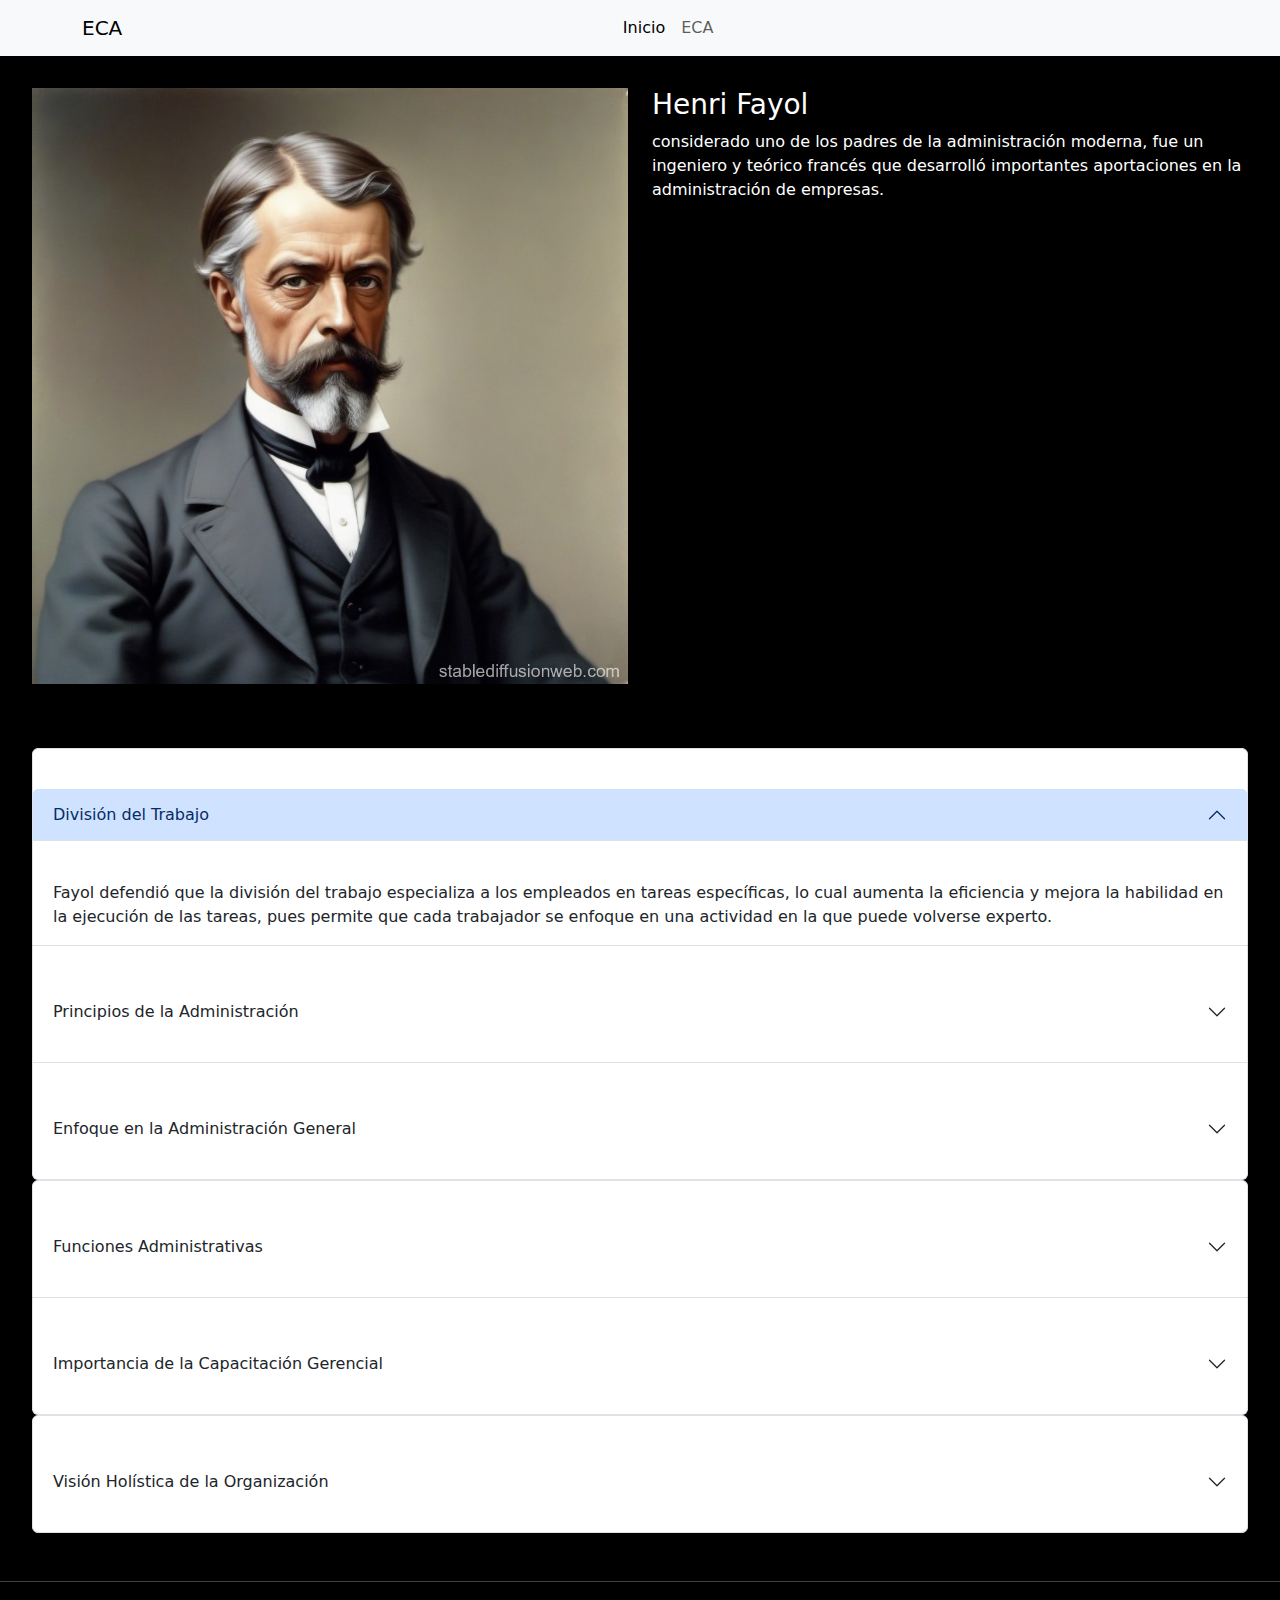
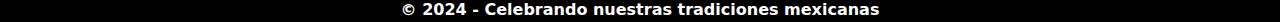
==== Pages/admin.html @ ff78b4a9 "Add files via upload" ====
<!doctype html>
<html lang="en">
  <head>
    <meta charset="utf-8">
    <meta name="viewport" content="width=device-width, initial-scale=1">
    <title>ECA</title>
    <link href="https://cdn.jsdelivr.net/npm/bootstrap@5.3.3/dist/css/bootstrap.min.css" rel="stylesheet" integrity="sha384-QWTKZyjpPEjISv5WaRU9OFeRpok6YctnYmDr5pNlyT2bRjXh0JMhjY6hW+ALEwIH" crossorigin="anonymous">
    <link rel="stylesheet" href="../css/styleMuertos.css">
  </head>
  <body>
    <header>
        <nav class="navbar navbar-expand-lg bg-body-tertiary">
            <div class="container">
              <a class="navbar-brand" href="../index.html">ECA</a>
              <button class="navbar-toggler" type="button" data-bs-toggle="collapse" data-bs-target="#navbarSupportedContent" aria-controls="navbarSupportedContent" aria-expanded="false" aria-label="Toggle navigation">
                <span class="navbar-toggler-icon"></span>
              </button>
              <div class="collapse navbar-collapse" id="navbarSupportedContent">
                <ul class="navbar-nav mx-auto mb-2 mb-lg-0">
                  <li class="nav-item">
                    <a class="nav-link active" aria-current="page" href="./index.html">Inicio</a>
                  </li>
                  <li class="nav-item">
                    <a class="nav-link" href="https://universidadmotoliniadelpedregal.com/">ECA</a>
                  </li>
                </ul>
              </div>
            </div>
        </nav>
    </header>
    <main>
        <section>
            <div class="row">
                <div class="col-lg-6 col-md-6 col-12">
                    <img src="../img/muertos/fayol.jpg" alt="" class="img-fluid">
                </div>
                <div class="col-lg-6 col-md-6 col-12">
                  <h3>Henri Fayol</h3>
                  <p>considerado uno de los padres de la administración moderna, fue un ingeniero y teórico francés que desarrolló importantes aportaciones en la administración de empresas. </p>
                </div>
            </div>
        </section>
        <section>
            <div class="row">
                <div class="col">
                    <div class="accordion" id="accordionExample">
                        <div class="accordion-item">
                            <h2 class="accordion-header">
                            <button class="accordion-button" type="button" data-bs-toggle="collapse" data-bs-target="#collapseOne" aria-expanded="true" aria-controls="collapseOne">
                                División del Trabajo
                            </button>
                          </h2>
                          <div id="collapseOne" class="accordion-collapse collapse show" data-bs-parent="#accordionExample">
                            <div class="accordion-body">
                                Fayol defendió que la división del trabajo especializa a los empleados en tareas específicas, lo cual aumenta la eficiencia y mejora la habilidad en la ejecución de las tareas, pues permite que cada trabajador se enfoque en una actividad en la que puede volverse experto.
                            </div>
                          </div>
                        </div>
                        <div class="accordion-item">
                            <h2 class="accordion-header">
                            <button class="accordion-button collapsed" type="button" data-bs-toggle="collapse" data-bs-target="#collapseTwo" aria-expanded="false" aria-controls="collapseTwo">
                                Principios de la Administración
                            </button>
                          </h2>
                          <div id="collapseTwo" class="accordion-collapse collapse" data-bs-parent="#accordionExample">
                            <div class="accordion-body">
                                Fayol formuló 14 principios de administración que siguen siendo estudiados y aplicados hasta hoy. Algunos de estos principios incluyen:
                                <ul>
                                    <li><strong>Autoridad y responsabilidad:</strong>
                                        Los gerentes deben tener la autoridad para dar órdenes, pero también deben asumir la responsabilidad de las decisiones que toman.
                                    </li>
                                    <li><strong>Disciplina:</strong>
                                        La obediencia y el respeto son esenciales para el buen funcionamiento de una organización.
                                    </li>
                                    <li><strong>Unidad de mando:</strong>
                                        Cada empleado debe recibir órdenes de un solo superior para evitar confusión y conflictos.
                                    </li>
                                    <li><strong>Unidad de dirección:</strong>
                                        Todos los miembros de una organización deben trabajar en función de un plan unificado.
                                    </li>
                                    <li><strong>Subordinación del interés individual al interés general:</strong>
                                        Los intereses del grupo deben prevalecer sobre los intereses individuales.
                                    </li>
                                    <li><strong>Equidad:</strong>
                                        Los líderes deben ser justos con sus empleados para lograr la lealtad y el compromiso.
                                    </li>
                                </ul> 
                            </div>
                          </div>
                        </div>
                        <div class="accordion-item">
                          <h2 class="accordion-header">
                            <button class="accordion-button collapsed" type="button" data-bs-toggle="collapse" data-bs-target="#collapseThree" aria-expanded="false" aria-controls="collapseThree">
                              Enfoque en la Administración General
                            </button>
                          </h2>
                          <div id="collapseThree" class="accordion-collapse collapse" data-bs-parent="#accordionExample">
                            <div class="accordion-body">
                              <strong>Fayol fue pionero al desarrollar una teoría de la administración aplicable a cualquier tipo de organización, no solo a la industria, ya que sus principios y funciones se pueden adaptar a cualquier tipo de empresa o institución. Este enfoque hizo que sus ideas fueran ampliamente aplicables y reconocidas.
                            </div>
                          </div>
                      </div>
                        <div class="accordion-item">
                            <h2 class="accordion-header">
                              <button class="accordion-button collapsed" type="button" data-bs-toggle="collapse" data-bs-target="#collapseFour" aria-expanded="false" aria-controls="collapseFour">
                                Funciones Administrativas
                              </button>
                            </h2>
                            <div id="collapseFour" class="accordion-collapse collapse" data-bs-parent="#accordionExample">
                              <div class="accordion-body">
                                Fayol fue el primero en definir y clasificar las funciones administrativas, las cuales consideraba como la base de la administración. Estas funciones son:
                                <ul>
                                    <li><strong>Planificación</strong>: Definir objetivos y trazar un plan para alcanzarlos.</li>
                                    <li><strong>Organización</strong>: Disponer y estructurar los recursos, tanto humanos como materiales, para implementar el plan.</li>
                                    <li><strong>Dirección</strong>: Guiar y motivar a los empleados para ejecutar el plan.</li>
                                    <li><strong>Coordinación</strong>: Asegurar que todas las actividades se realicen de manera armoniosa.</li>
                                    <li><strong>Control</strong>: Evaluar y verificar que los objetivos se estén cumpliendo y hacer ajustes si es necesario.</li>
                                </ul>
                              </div>
                            </div>
                        </div>
                        <div class="accordion-item">
                            <h2 class="accordion-header">
                              <button class="accordion-button collapsed" type="button" data-bs-toggle="collapse" data-bs-target="#collapseFive" aria-expanded="false" aria-controls="collapseFive">
                                Importancia de la Capacitación Gerencial
                              </button>
                            </h2>
                            <div id="collapseFive" class="accordion-collapse collapse" data-bs-parent="#accordionExample">
                              <div class="accordion-body">
                                <strong>Fayol también subrayó la importancia de la capacitación y formación de los gerentes, pues sostenía que una administración eficaz depende de gerentes competentes y bien preparados.
                              </div>
                            </div>
                        </div>
                        <div class="accordion-item">
                          <h2 class="accordion-header">
                            <button class="accordion-button collapsed" type="button" data-bs-toggle="collapse" data-bs-target="#collapseSix" aria-expanded="false" aria-controls="collapseSix">
                              Visión Holística de la Organización
                            </button>
                          </h2>
                          <div id="collapseSix" class="accordion-collapse collapse" data-bs-parent="#accordionExample">
                            <div class="accordion-body">
                              <strong>Fayol también subrayó la importancia de la capacitación y formación de los gerentes, pues sostenía que una administración eficaz depende de gerentes competentes y bien preparados.
                            </div>
                          </div>
                      </div>
                      </div>
                </div>
            </div>
        </section>
    </main>
    <hr>
    <footer class="text-center">
        <p>&copy; 2024 - Celebrando nuestras tradiciones mexicanas</p>
    </footer>
    <script src="https://cdn.jsdelivr.net/npm/bootstrap@5.3.3/dist/js/bootstrap.bundle.min.js" integrity="sha384-YvpcrYf0tY3lHB60NNkmXc5s9fDVZLESaAA55NDzOxhy9GkcIdslK1eN7N6jIeHz" crossorigin="anonymous"></script>
  </body>
</html>
---- css/styleMuertos.css ----
html, body {
    height: 100%;
    margin: 0;
}
body {
    background-color: black;
    color: #fff;
}

h2{
    padding-top: 2.5rem;
    font-size: 3rem;
    color: #c42da9;
    text-align: center;
    padding-bottom: 1.5rem;
}
section{
    padding: 2rem;
}

.texto {
    display: flex;
    align-items: center;  
    justify-content: center;  
    text-align: center;  
    height: 100%;
}

.imagen{
    border-radius: 10px;
}
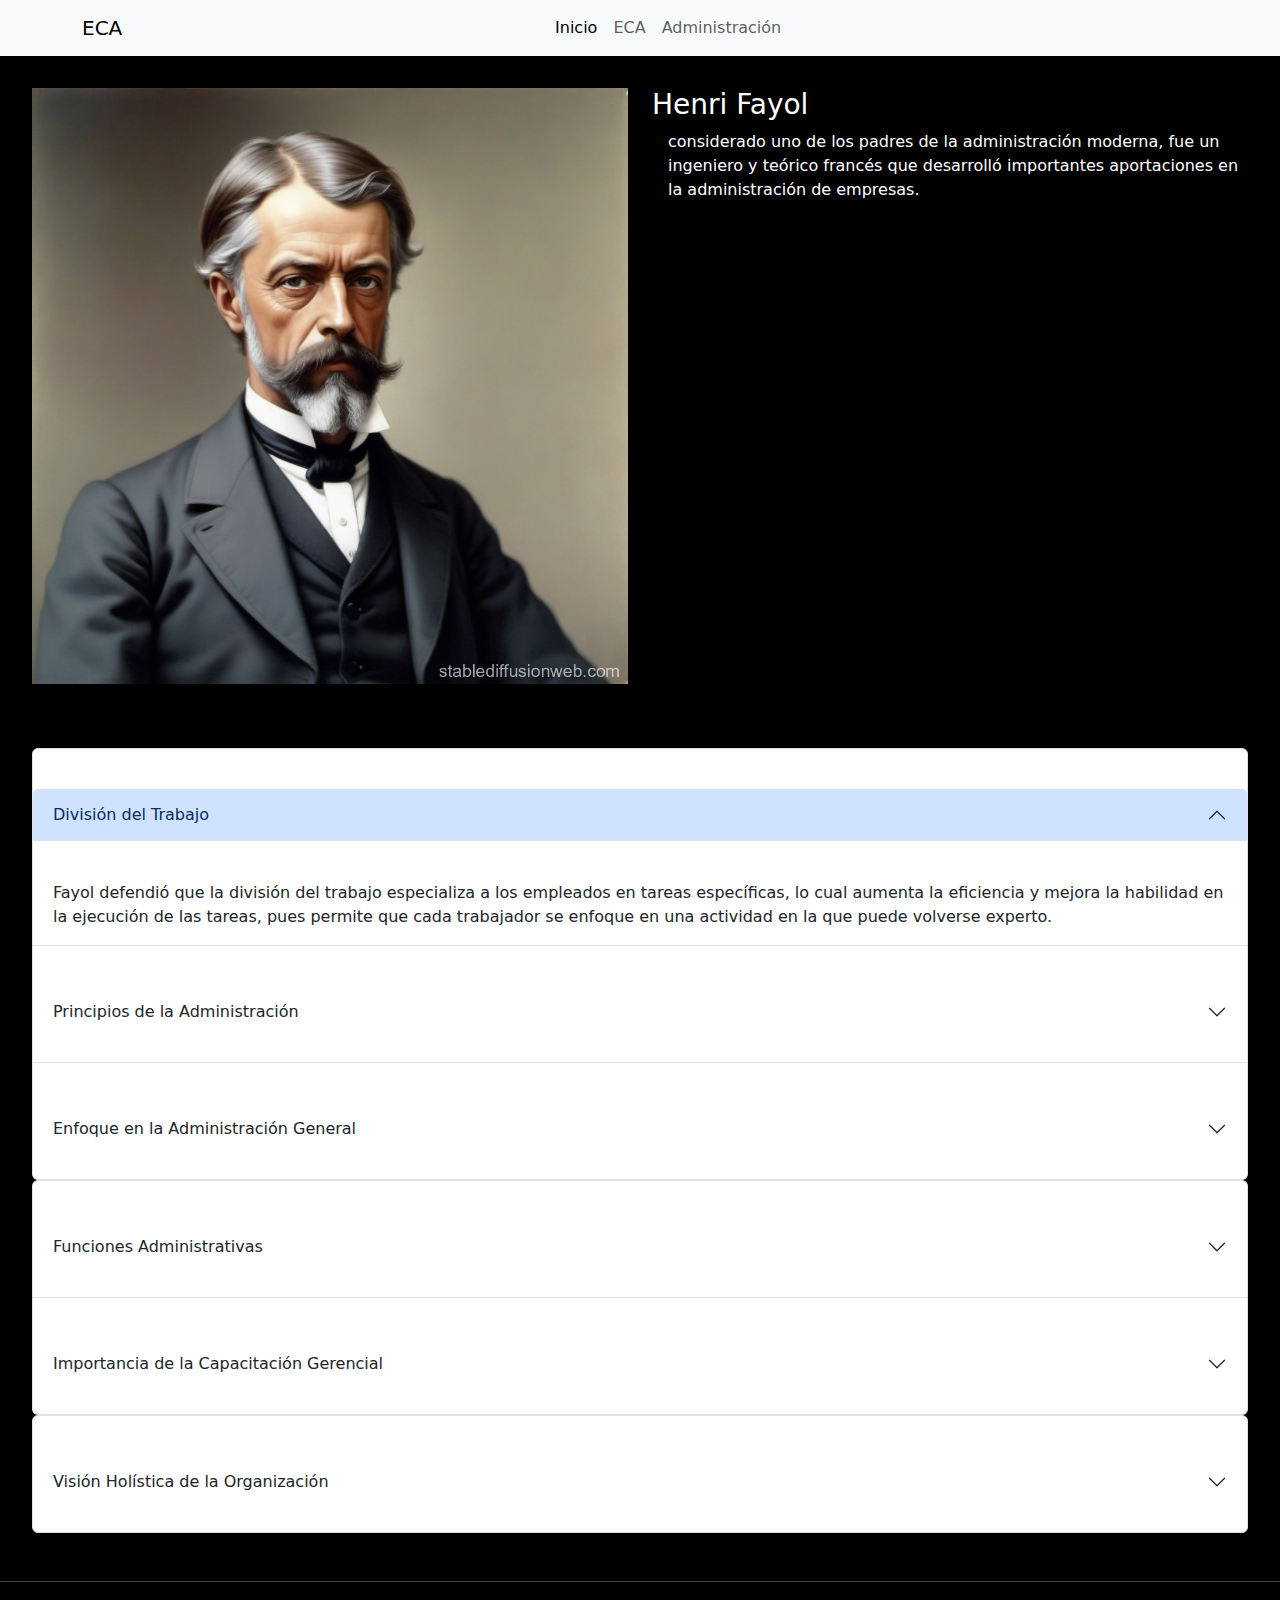
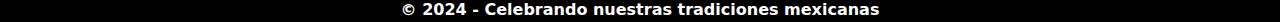
==== commit 63b43388: "Add files via upload" ====
--- a/Pages/admin.html
+++ b/Pages/admin.html
@@ -23,6 +23,9 @@
                   <li class="nav-item">
                     <a class="nav-link" href="https://universidadmotoliniadelpedregal.com/">ECA</a>
                   </li>
+                  <li class="nav-item">
+                    <a class="nav-link" href="#">Administración</a>
+                  </li>
                 </ul>
               </div>
             </div>
@@ -36,7 +39,7 @@
                 </div>
                 <div class="col-lg-6 col-md-6 col-12">
                   <h3>Henri Fayol</h3>
-                  <p>considerado uno de los padres de la administración moderna, fue un ingeniero y teórico francés que desarrolló importantes aportaciones en la administración de empresas. </p>
+                  <p class="ms-3">considerado uno de los padres de la administración moderna, fue un ingeniero y teórico francés que desarrolló importantes aportaciones en la administración de empresas. </p>
                 </div>
             </div>
         </section>
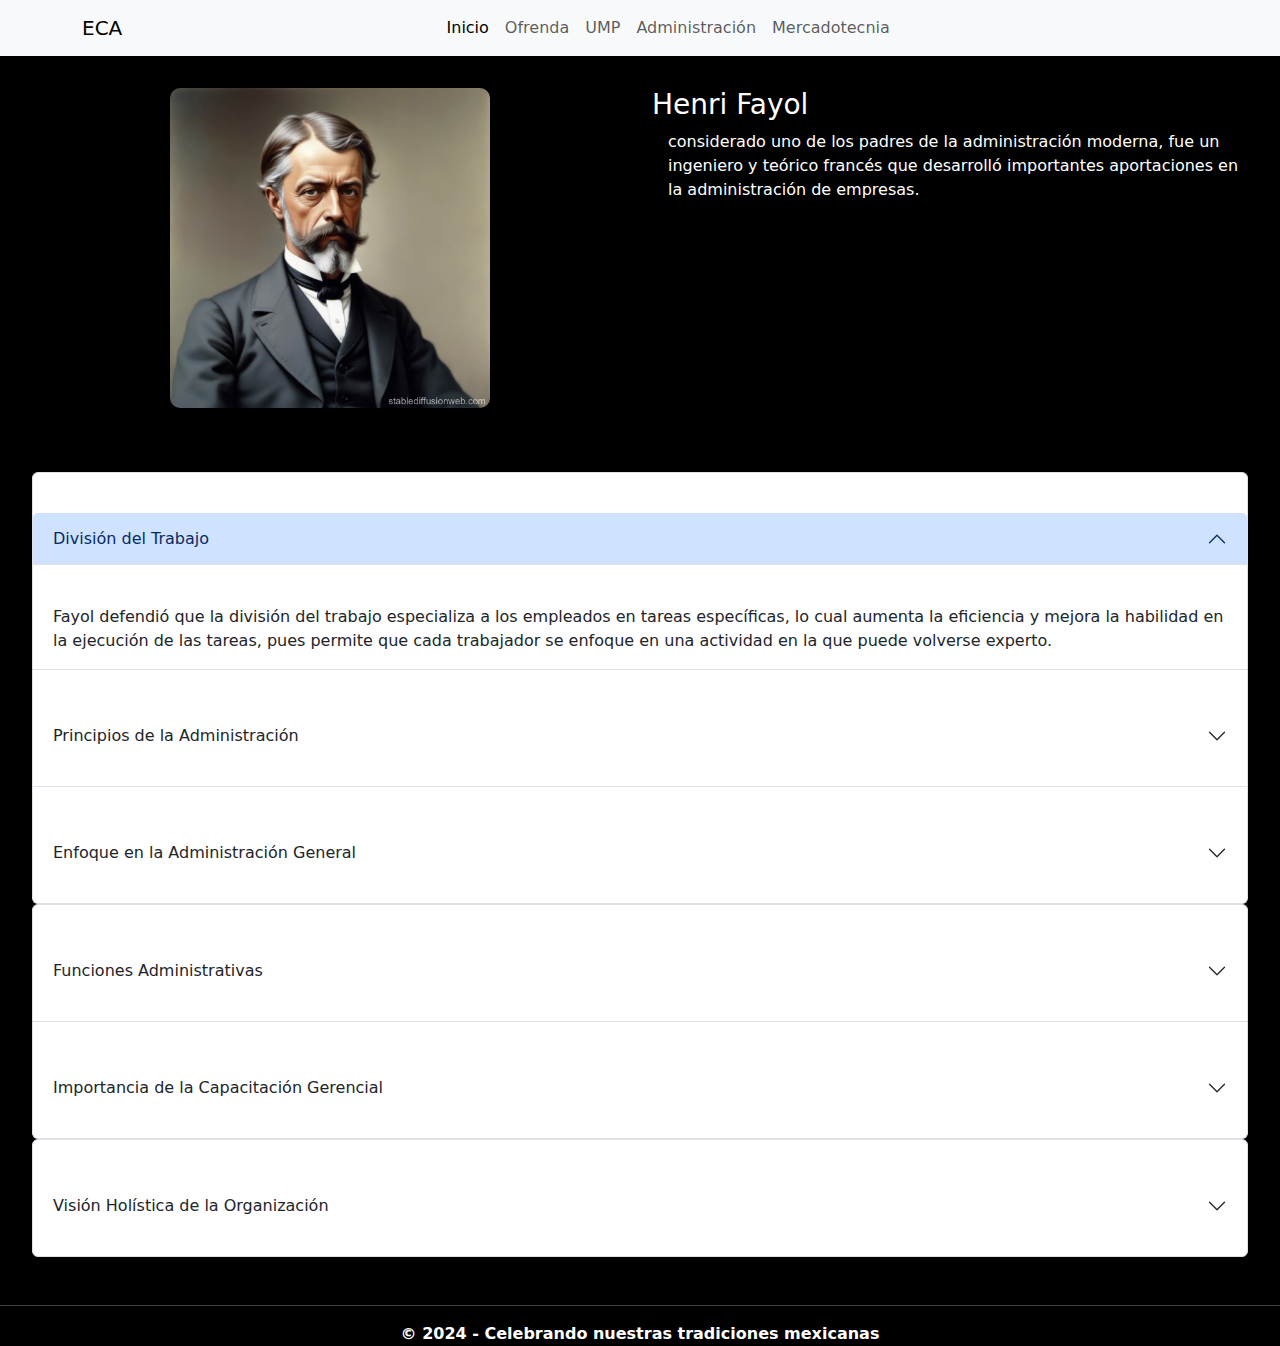
==== commit 7cbe32b4: "Add files via upload" ====
--- a/Pages/admin.html
+++ b/Pages/admin.html
@@ -18,13 +18,19 @@
               <div class="collapse navbar-collapse" id="navbarSupportedContent">
                 <ul class="navbar-nav mx-auto mb-2 mb-lg-0">
                   <li class="nav-item">
-                    <a class="nav-link active" aria-current="page" href="./index.html">Inicio</a>
+                    <a class="nav-link active" aria-current="page" href="../index.html">Inicio</a>
                   </li>
                   <li class="nav-item">
-                    <a class="nav-link" href="https://universidadmotoliniadelpedregal.com/">ECA</a>
+                    <a class="nav-link" href="../Pages/DiaMuertos.html">Ofrenda</a>
+                  </li>
+                  <li class="nav-item">
+                    <a class="nav-link" href="https://universidadmotoliniadelpedregal.com/" target="_blank">UMP</a>
                   </li>
                   <li class="nav-item">
                     <a class="nav-link" href="#">Administración</a>
+                  </li>
+                  <li class="nav-item">
+                    <a class="nav-link" href="../Pages/mercadotecnia.html">Mercadotecnia</a>
                   </li>
                 </ul>
               </div>
@@ -34,8 +40,8 @@
     <main>
         <section>
             <div class="row">
-                <div class="col-lg-6 col-md-6 col-12">
-                    <img src="../img/muertos/fayol.jpg" alt="" class="img-fluid">
+                <div class="col-lg-6 col-md-6 col-12 d-flex justify-content-center">
+                    <img src="../img/muertos/fayol.jpg" alt="" class="img-fluid imagen">
                 </div>
                 <div class="col-lg-6 col-md-6 col-12">
                   <h3>Henri Fayol</h3>
--- a/css/styleMuertos.css
+++ b/css/styleMuertos.css
@@ -28,4 +28,5 @@
 
 .imagen{
     border-radius: 10px;
+    height: 20rem;
 }